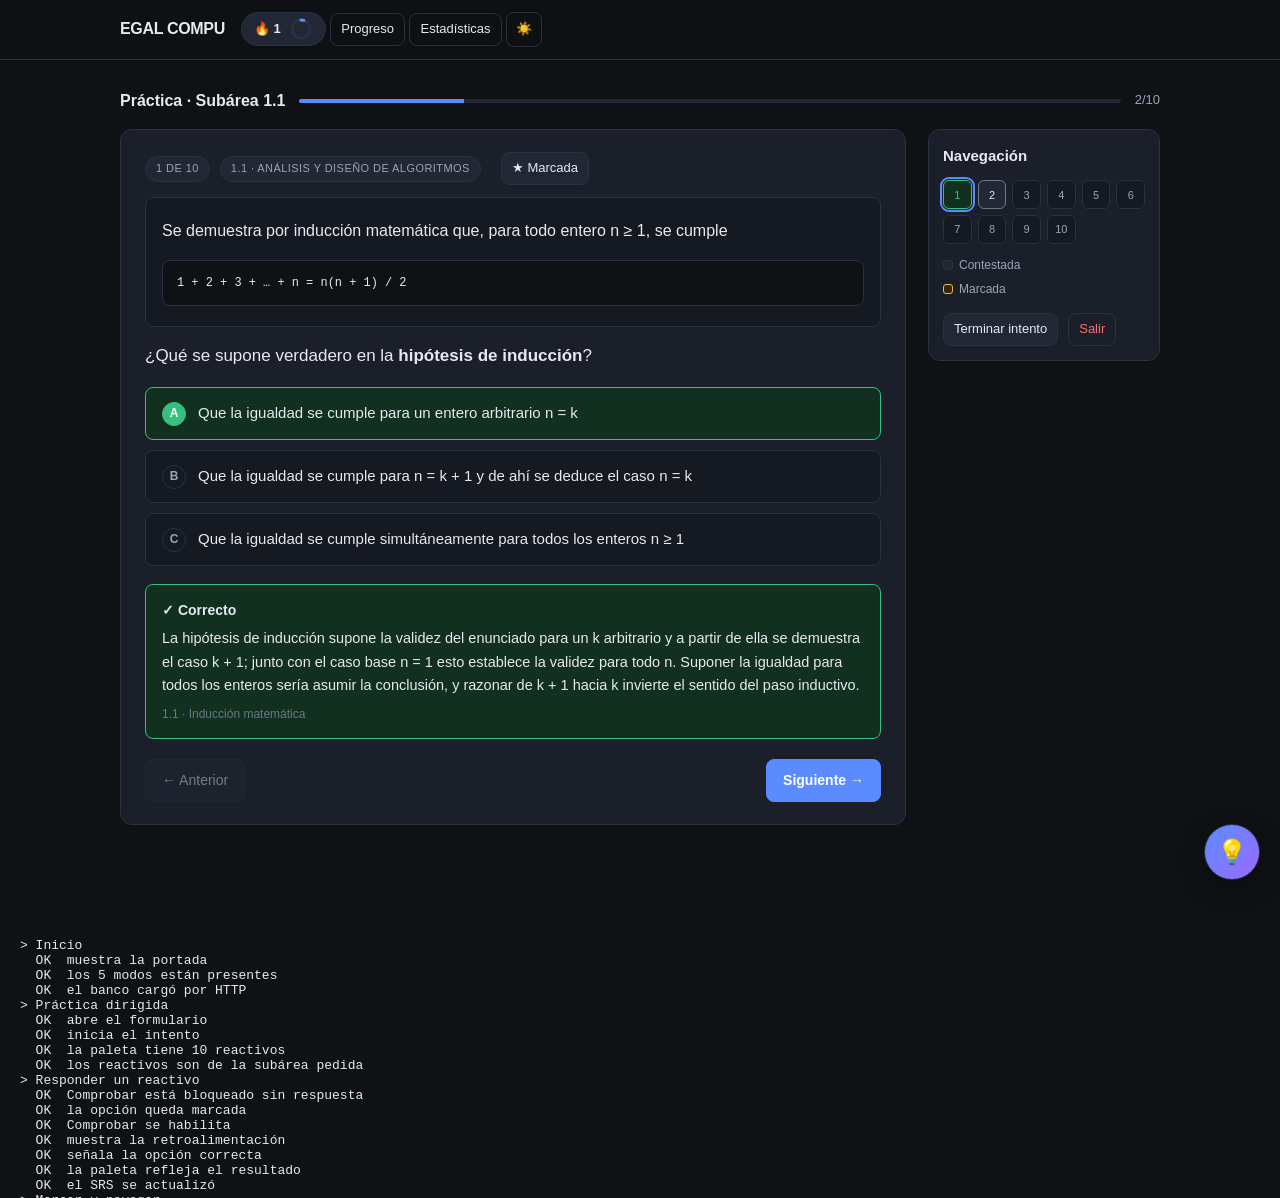
==== tools/prueba-ui.html @ 1964990d "Simulador EGAL COMPU: simulacros, práctica, repaso espaciado y modo Estudio App estática (HTML/CSS/J" ====
<!doctype html>
<html lang="es-MX" data-tema="oscuro">
<head>
  <meta charset="utf-8">
  <base href="/">
  <title>Prueba de UI</title>
  <link rel="stylesheet" href="css/styles.css">
</head>
<body>
  <!-- Arnés de prueba: carga la app real y la maneja con clics sintéticos.
       Se ejecuta con:  "Google Chrome" --headless --dump-dom http://localhost:PUERTO/tools/prueba-ui.html -->
  <header class="barra"><div class="barra-in">
    <button class="marca" data-accion="inicio">EGAL COMPU</button>
    <span id="barra-extra"></span>
  </div></header>
  <main id="app"></main>
  <pre id="bitacora" style="padding:20px;font:13px monospace"></pre>

  <script type="module">
    const log = [];
    let fallos = 0;
    const bitacora = document.getElementById('bitacora');
    const escribir = (t) => { log.push(t); bitacora.textContent = log.join('\n'); };
    const afirmar = (cond, msg) => { escribir(`${cond ? '  OK ' : '  FALLA '} ${msg}`); if (!cond) fallos++; };

    window.addEventListener('error', (e) => afirmar(false, `error de JS: ${e.message}`));
    window.addEventListener('unhandledrejection', (e) => afirmar(false, `promesa rechazada: ${e.reason}`));

    localStorage.clear();
    await import('../js/app.js');

    const espera = (ms = 60) => new Promise((r) => setTimeout(r, ms));
    const $ = (sel) => document.querySelector(sel);
    const clic = async (sel) => {
      const el = $(sel);
      if (!el) { afirmar(false, `no se encontró ${sel}`); return false; }
      el.click();
      await espera();
      return true;
    };
    const texto = () => document.getElementById('app').textContent;

    await espera(700);

    escribir('> Inicio');
    afirmar(texto().includes('Simulador EGAL COMPU'), 'muestra la portada');
    afirmar(document.querySelectorAll('.modo').length === 5, 'los 5 modos están presentes');
    afirmar(!texto().includes('No se pudo cargar'), 'el banco cargó por HTTP');

    escribir('> Práctica dirigida');
    await clic('[data-accion="practica"]');
    afirmar(texto().includes('Práctica dirigida'), 'abre el formulario');
    $('[data-campo="subarea"]').value = '1.1';
    $('[data-campo="cantidad"]').value = '10';
    await clic('[data-accion="iniciar-practica"]');
    afirmar(document.querySelector('.tarjeta-pregunta') !== null, 'inicia el intento');
    afirmar(document.querySelectorAll('.celda').length === 10, 'la paleta tiene 10 reactivos');
    afirmar(texto().includes('1.1'), 'los reactivos son de la subárea pedida');

    escribir('> Responder un reactivo');
    afirmar($('[data-accion="comprobar"]').disabled, 'Comprobar está bloqueado sin respuesta');
    await clic('.opcion');
    afirmar(document.querySelector('.opcion.elegida') !== null, 'la opción queda marcada');
    afirmar(!$('[data-accion="comprobar"]').disabled, 'Comprobar se habilita');
    await clic('[data-accion="comprobar"]');
    afirmar(document.querySelector('.retro') !== null, 'muestra la retroalimentación');
    afirmar(document.querySelector('.opcion.correcta') !== null, 'señala la opción correcta');
    afirmar(document.querySelectorAll('.celda.ok, .celda.mal').length === 1, 'la paleta refleja el resultado');
    await espera(250); // el guardado en localStorage está diferido
    afirmar(Object.keys(JSON.parse(localStorage.getItem('ceneval.egal.v1')).srs).length === 1, 'el SRS se actualizó');

    escribir('> Marcar y navegar');
    await clic('[data-accion="marcar"]');
    afirmar(texto().includes('Marcada'), 'el reactivo queda marcado');
    await clic('[data-accion="siguiente"]');
    afirmar(texto().includes('2 de 10'), 'avanza al siguiente');
    await clic('[data-accion="anterior"]');
    afirmar(texto().includes('1 de 10'), 'regresa al anterior');
    await clic('.celda:nth-child(5)');
    afirmar(texto().includes('5 de 10'), 'la paleta navega');

    escribir('> Terminar el intento');
    for (let i = 0; i < 10; i++) {
      const op = document.querySelector('.opcion:not(:disabled)');
      if (op) { op.click(); await espera(30); }
      const comp = $('[data-accion="comprobar"]');
      if (comp && !comp.disabled) { comp.click(); await espera(30); }
      const sig = $('[data-accion="siguiente"]');
      if (sig && !sig.disabled) { sig.click(); await espera(30); }
    }
    await clic('[data-accion="terminar"]');
    afirmar(document.querySelector('.modal') !== null, 'pide confirmación');
    await clic('[data-accion="confirmar-terminar"]');
    afirmar(texto().includes('Resultados'), 'llega a resultados');
    afirmar(document.querySelector('.icne') !== null, 'muestra el ICNE');
    const icneTexto = Number(document.querySelector('.icne').textContent);
    afirmar(icneTexto >= 700 && icneTexto <= 1300, `ICNE en rango: ${icneTexto}`);
    afirmar(localStorage.getItem('ceneval.egal.v1').includes('historial'), 'el intento quedó archivado');

    escribir('> Revisión');
    await clic('[data-accion="revision"]');
    afirmar(texto().includes('Revisión'), 'abre la revisión');
    await clic('[data-accion="filtro-revision"][data-v="todos"]');
    afirmar(document.querySelectorAll('.rev-item').length === 10, 'lista los 10 reactivos');

    escribir('> Estadísticas');
    await clic('[data-accion="estadisticas"]');
    afirmar(texto().includes('Estadísticas'), 'abre estadísticas');
    afirmar(texto().includes('Historial'), 'muestra el historial');
    afirmar(document.querySelectorAll('.metrica').length >= 6, 'muestra las métricas');

    escribir('> Estudio');
    await clic('.marca');
    await clic('[data-accion="estudio"]');
    afirmar(texto().includes('Estudio'), 'abre la vista Estudio');
    afirmar(document.querySelectorAll('.estudio-tarjeta').length === 19, 'muestra las 19 subáreas');
    await clic('[data-accion="estudio-subarea"][data-subarea="1.1"]');
    afirmar(texto().includes('Análisis y diseño de algoritmos'), 'abre la lección de la subárea');
    afirmar(document.querySelectorAll('.temas-nav-item').length >= 3, 'muestra la navegación de temas');
    afirmar(document.querySelectorAll('.leccion').length === 1, 'muestra un solo tema a la vez (no todo en una página)');
    const primerTema = texto();
    await clic('[data-accion="estudio-tema"]:not(.actual)');
    afirmar(texto() !== primerTema, 'cambia de tema al navegar');
    await clic('[data-accion="estudio-practicar"]');
    afirmar(document.querySelector('.tarjeta-pregunta') !== null, 'lanza una práctica desde la lección');
    afirmar(texto().includes('1.1'), 'la práctica es de la subárea de la lección');
    await clic('[data-accion="salir"]');
    await clic('[data-accion="confirmar-salir"]');
    await clic('[data-accion="descartar"]');

    escribir('> Simulacro y reanudación');
    await clic('.marca');
    await clic('[data-accion="simulacro"][data-escala="1"]');
    afirmar(document.querySelector('.modal') !== null, 'confirma antes de iniciar');
    await clic('[data-accion="nuevo-simulacro:1:1"]');
    afirmar(document.querySelectorAll('.celda').length === 200, 'el simulacro completo trae 200 reactivos');
    afirmar($('#crono') !== null, 'el cronómetro está activo');
    await clic('.opcion');
    await clic('[data-accion="salir"]');
    await clic('[data-accion="confirmar-salir"]');
    afirmar(texto().includes('intento sin terminar'), 'ofrece reanudar');
    await clic('[data-accion="reanudar"]');
    {
      const q = await import('../js/quiz.js');
      const s = q.sesionActual();
      afirmar(!!s && s.items.length === 200, 'reanuda el mismo simulacro de 200');
      afirmar(s.items[0].seleccion.length === 1, 'conserva la respuesta al reanudar');
    }

    escribir('> Repaso espaciado');
    await clic('[data-accion="salir"]');
    await clic('[data-accion="confirmar-salir"]');
    await clic('[data-accion="descartar"]');
    await clic('[data-accion="repaso"]');
    afirmar(document.querySelector('.tarjeta-pregunta') !== null, 'arma la cola de repaso');

    escribir('> Tema claro/oscuro');
    await clic('[data-accion="tema"]');
    afirmar(document.documentElement.dataset.tema === 'claro', 'cambia a tema claro');
    await clic('[data-accion="tema"]');
    afirmar(document.documentElement.dataset.tema === 'oscuro', 'vuelve a tema oscuro');

    escribir('> Intento perfecto de punta a punta');
    // Los módulos ES son únicos por URL: esta es la misma instancia que usa la app.
    const quiz = await import('../js/quiz.js');
    await clic('[data-accion="salir"]');
    await clic('[data-accion="confirmar-salir"]');
    await clic('[data-accion="descartar"]');
    await clic('[data-accion="practica"]');
    $('[data-campo="cantidad"]').value = '10';
    await clic('[data-accion="iniciar-practica"]');
    for (let i = 0; i < 10; i++) {
      const s = quiz.sesionActual();
      const item = s.items[s.idx];
      const p = quiz.preguntaDe(item);
      if (p.tipo === 'orden') {
        // Coloca cada elemento en su posición correcta usando las flechas.
        for (let destino = 0; destino < p.respuesta.length; destino++) {
          const objetivo = item.orden.indexOf(p.respuesta[destino]);
          let actual = item.seleccion.indexOf(objetivo);
          while (actual > destino) {
            document.querySelectorAll('.orden-item')[actual].querySelector('[data-dir="-1"]').click();
            await espera(20);
            actual--;
          }
        }
      } else {
        for (const orig of p.respuesta) {
          document.querySelectorAll('.opcion')[item.orden.indexOf(orig)].click();
          await espera(20);
        }
      }
      afirmar(quiz.esCorrecta(item), `respondido bien vía UI: ${p.id} (${p.tipo})`);
      await clic('[data-accion="comprobar"]');
      const sig = $('[data-accion="siguiente"]');
      if (sig && !sig.disabled) { sig.click(); await espera(40); }
    }
    await clic('[data-accion="terminar"]');
    await clic('[data-accion="confirmar-terminar"]');
    const perfecto = Number(document.querySelector('.icne').textContent);
    afirmar(perfecto === 1300, `10/10 desde la interfaz → ICNE ${perfecto} (esperado 1300)`);
    afirmar(texto().includes('Sobresaliente'), 'dictamen Sobresaliente');
    await clic('[data-accion="revision"]');
    afirmar(texto().includes('Sin errores'), 'la revisión no encuentra errores');

    escribir(fallos === 0 ? '\nRESULTADO: TODO OK' : `\nRESULTADO: ${fallos} FALLA(S)`);
    document.title = fallos === 0 ? 'UI OK' : `UI ${fallos} FALLAS`;
  </script>
</body>
</html>
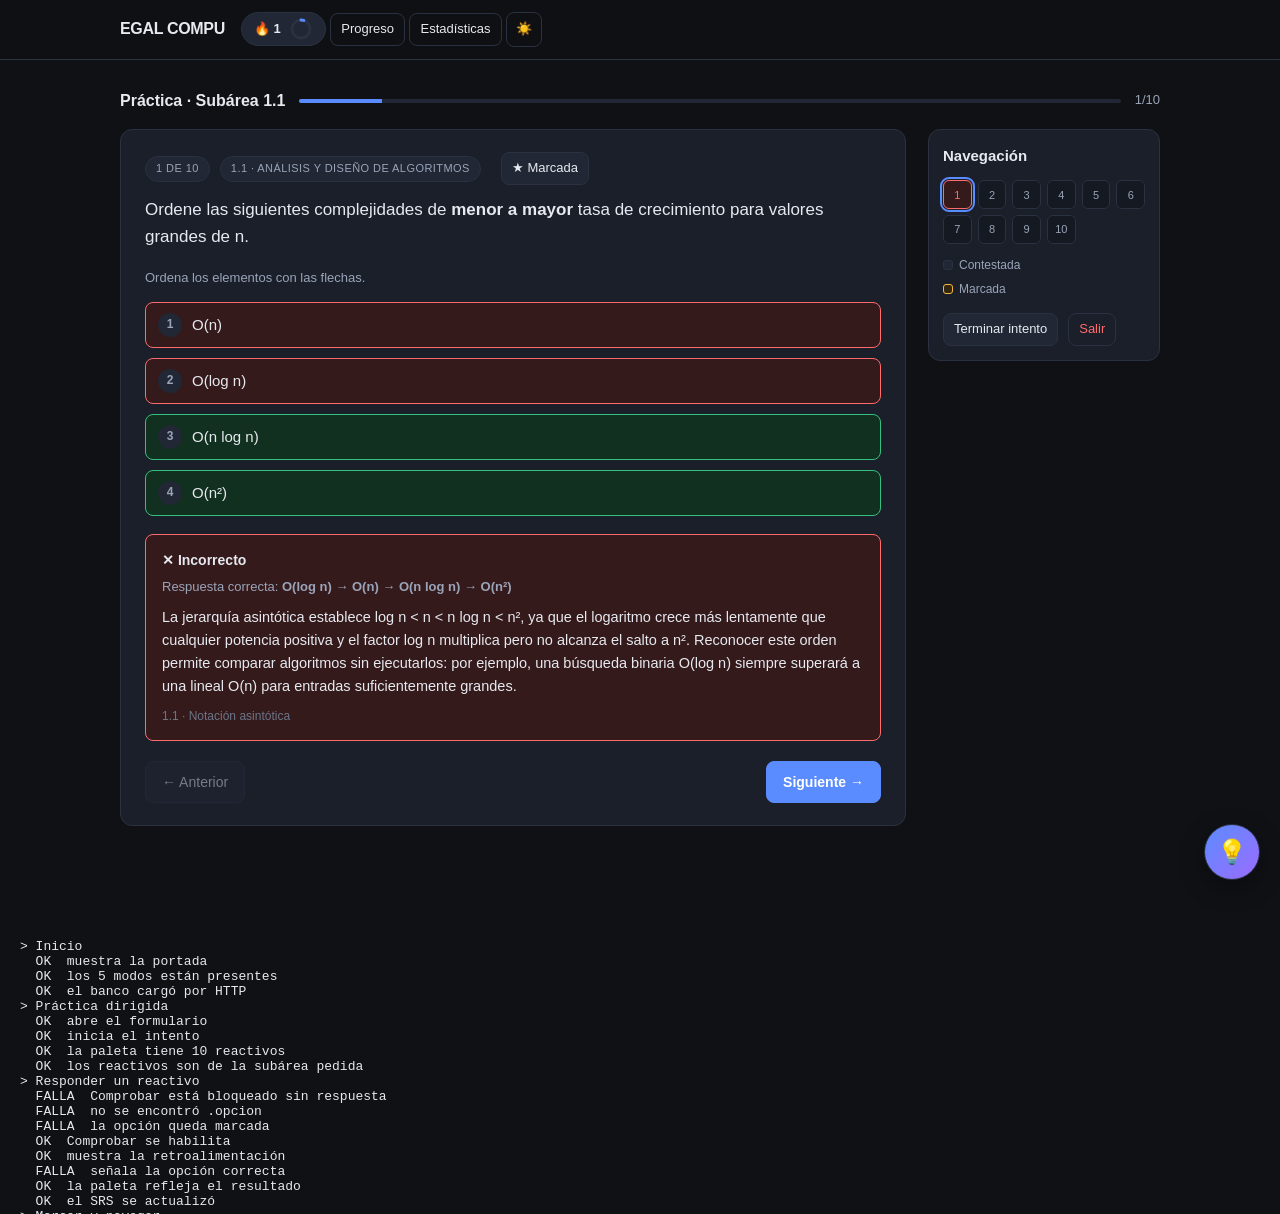
==== commit b61ae658: "Agrega un ejercicio interactivo de opción múltiple a cada tema de Estudio Feedback del usuario: "En " ====
--- a/tools/prueba-ui.html
+++ b/tools/prueba-ui.html
@@ -121,6 +121,10 @@
     const primerTema = texto();
     await clic('[data-accion="estudio-tema"]:not(.actual)');
     afirmar(texto() !== primerTema, 'cambia de tema al navegar');
+    afirmar(document.querySelectorAll('[data-accion="estudio-responder"]').length === 3, 'el ejercicio de práctica tiene 3 opciones');
+    await clic('[data-accion="estudio-responder"]');
+    afirmar(document.querySelector('.retro') !== null, 'responder el ejercicio muestra retroalimentación');
+    afirmar(document.querySelector('[data-accion="estudio-responder"]:disabled') !== null, 'las opciones quedan deshabilitadas tras responder');
     await clic('[data-accion="estudio-practicar"]');
     afirmar(document.querySelector('.tarjeta-pregunta') !== null, 'lanza una práctica desde la lección');
     afirmar(texto().includes('1.1'), 'la práctica es de la subárea de la lección');
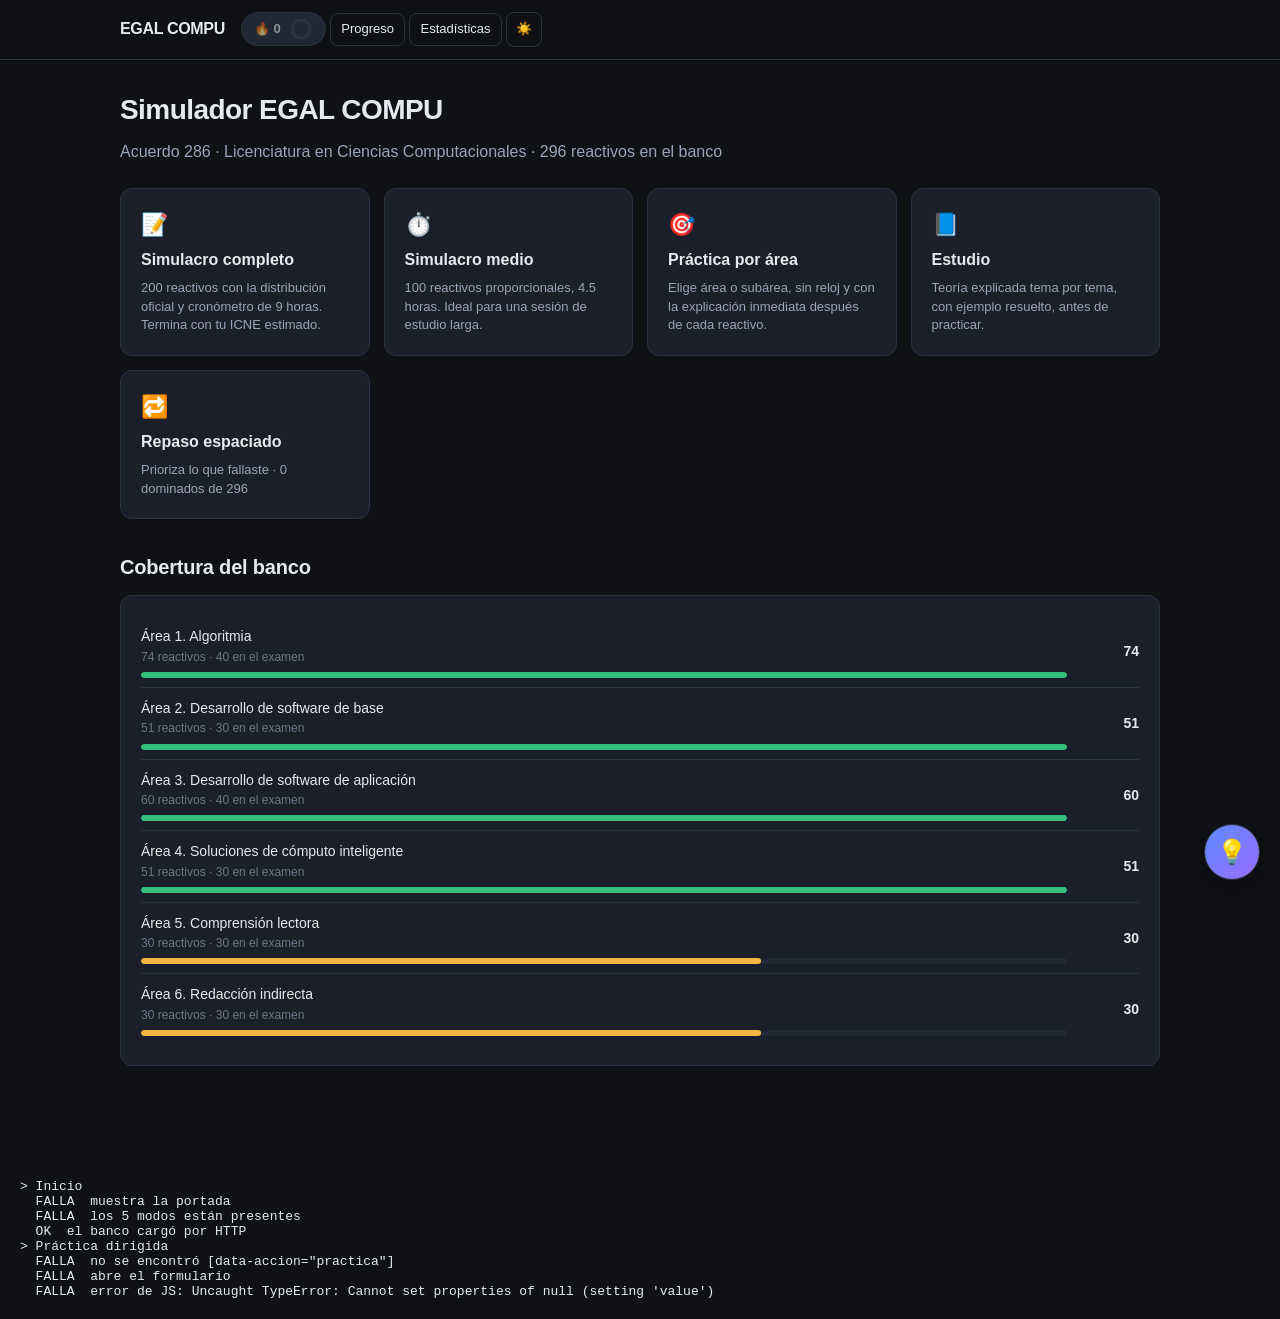
==== commit 7f237b24: "Expande cada tema de Estudio a 3 ejercicios independientes (antes 1) Feedback del usuario: 1 ejercic" ====
--- a/tools/prueba-ui.html
+++ b/tools/prueba-ui.html
@@ -121,10 +121,13 @@
     const primerTema = texto();
     await clic('[data-accion="estudio-tema"]:not(.actual)');
     afirmar(texto() !== primerTema, 'cambia de tema al navegar');
-    afirmar(document.querySelectorAll('[data-accion="estudio-responder"]').length === 3, 'el ejercicio de práctica tiene 3 opciones');
+    afirmar(document.querySelectorAll('.ejercicio-item').length === 3, 'la lección trae 3 ejercicios de práctica por tema');
+    afirmar(document.querySelectorAll('[data-accion="estudio-responder"]').length === 9, '3 ejercicios × 3 opciones cada uno');
     await clic('[data-accion="estudio-responder"]');
-    afirmar(document.querySelector('.retro') !== null, 'responder el ejercicio muestra retroalimentación');
-    afirmar(document.querySelector('[data-accion="estudio-responder"]:disabled') !== null, 'las opciones quedan deshabilitadas tras responder');
+    afirmar(document.querySelectorAll('.retro').length === 1, 'responder un ejercicio muestra su retroalimentación');
+    afirmar(document.querySelectorAll('[data-accion="estudio-responder"]:disabled').length === 3, 'solo se deshabilita el ejercicio ya respondido, no los otros 2');
+    await clic('.ejercicio-item:nth-of-type(2) [data-accion="estudio-responder"]');
+    afirmar(document.querySelectorAll('.retro').length === 2, 'los ejercicios se responden de forma independiente');
     await clic('[data-accion="estudio-practicar"]');
     afirmar(document.querySelector('.tarjeta-pregunta') !== null, 'lanza una práctica desde la lección');
     afirmar(texto().includes('1.1'), 'la práctica es de la subárea de la lección');
